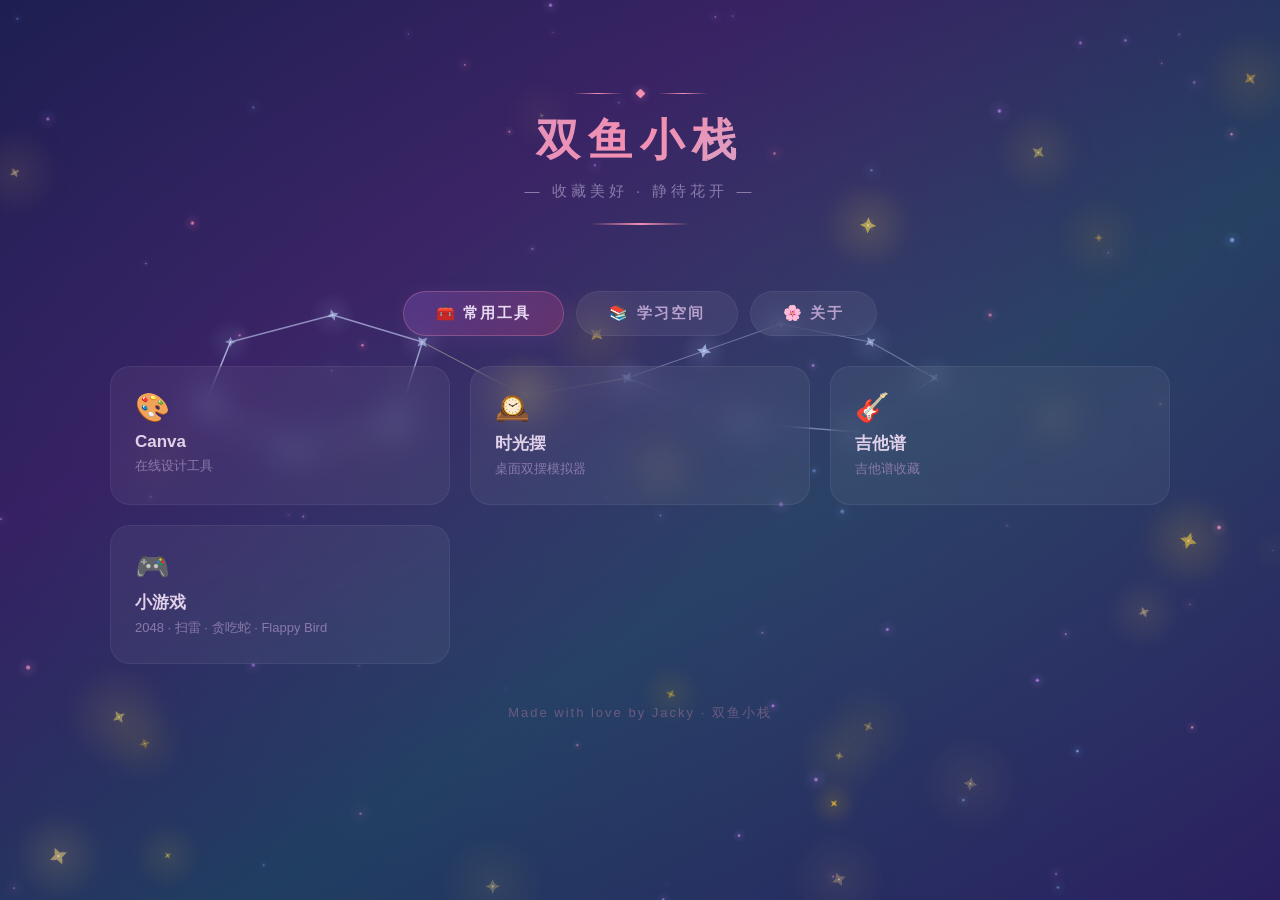
==== index.html @ af9408c1 "fix: 删除金色流光背景 Co-Authored-By: Claude Opus 4.7 <noreply@anthropic.com>" ====
<!DOCTYPE html>
<html lang="zh-CN">
<head>
    <meta charset="UTF-8">
    <meta name="viewport" content="width=device-width, initial-scale=1.0">
    <meta http-equiv="Cache-Control" content="no-cache, no-store, must-revalidate">
    <meta http-equiv="Pragma" content="no-cache">
    <meta http-equiv="Expires" content="0">
    <title>双鱼小栈</title>
    <style>
        * { margin: 0; padding: 0; box-sizing: border-box; }
        html { scroll-behavior: smooth; }
        body {
            font-family: 'Segoe UI', 'PingFang SC', 'Microsoft YaHei', sans-serif;
            min-height: 100vh;
            color: #e8e0f0;
            position: relative;
            overflow-x: hidden;
        }

        /* ===== 深海渐变背景 ===== */
        .bg-gradient {
            position: fixed;
            top: 0; left: 0;
            width: 100%; height: 100%;
            z-index: -2;
            background: linear-gradient(145deg, #1a1d4e 0%, #301d5e 30%, #1d3d5e 60%, #2a1f60 100%);
            background-attachment: fixed;
        }

        /* ===== 深海流韵 ===== */
        .bg-flow {
            position: fixed;
            top: 0; left: 0;
            width: 100%; height: 100%;
            z-index: -1;
            pointer-events: none;
            overflow: hidden;
        }
        .bg-flow::before {
            content: '';
            position: absolute;
            width: 200%; height: 200%;
            top: -50%; left: -50%;
            border-radius: 38%;
            background: radial-gradient(ellipse at 40% 50%, rgba(140, 100, 200, 0.08), transparent 55%);
            animation: flowDrift1 20s ease-in-out infinite;
        }
        .bg-flow::after {
            content: '';
            position: absolute;
            width: 180%; height: 180%;
            top: -40%; left: -40%;
            border-radius: 42%;
            background: radial-gradient(ellipse at 60% 40%, rgba(200, 120, 160, 0.07), transparent 50%);
            animation: flowDrift2 25s ease-in-out infinite;
        }
        @keyframes flowDrift1 {
            0%   { transform: translate(0, 0) rotate(0deg) scale(1); }
            20%  { transform: translate(8%, -5%) rotate(35deg) scale(1.04); }
            40%  { transform: translate(-4%, 8%) rotate(75deg) scale(0.96); }
            60%  { transform: translate(-8%, -3%) rotate(115deg) scale(1.02); }
            80%  { transform: translate(4%, 6%) rotate(165deg) scale(0.98); }
            100% { transform: translate(0, 0) rotate(220deg) scale(1); }
        }
        @keyframes flowDrift2 {
            0%   { transform: translate(0, 0) rotate(0deg) scale(1); }
            25%  { transform: translate(-6%, -8%) rotate(-45deg) scale(1.03); }
            50%  { transform: translate(6%, 4%) rotate(-95deg) scale(0.97); }
            75%  { transform: translate(-3%, 6%) rotate(-145deg) scale(1.01); }
            100% { transform: translate(0, 0) rotate(-200deg) scale(1); }
        }

        /* ===== Canvas 星空层 ===== */
        #star-canvas {
            position: fixed;
            top: 0; left: 0;
            width: 100%; height: 100%;
            z-index: 0;
            pointer-events: none;
        }

        /* ===== 玫瑰花瓣 ===== */
        .petals {
            position: fixed;
            top: 0; left: 0;
            width: 100%; height: 100%;
            pointer-events: none;
            z-index: 20;
            overflow: hidden;
        }
        .p {
            position: absolute;
            border-radius: 50% 0 50% 0;
            opacity: 0;
        }
        .p:nth-child(1)  { left: 5%;  width: 14px; height: 16px; animation: fall1 26s linear infinite; animation-delay: 0s;  background: radial-gradient(circle at 30% 30%, #f8bbd0, #ec407a); }
        .p:nth-child(2)  { left: 15%; width: 20px; height: 22px; animation: fall2 30s linear infinite; animation-delay: 4s;  background: radial-gradient(circle at 30% 30%, #f48fb1, #d81b60); }
        .p:nth-child(3)  { left: 40%; width: 22px; height: 24px; animation: fall4 32s linear infinite; animation-delay: 2s;  background: radial-gradient(circle at 30% 30%, #f48fb1, #e91e63); }
        .p:nth-child(4)  { left: 52%; width: 16px; height: 18px; animation: fall1 27s linear infinite; animation-delay: 9s;  background: radial-gradient(circle at 30% 30%, #f8bbd0, #d81b60); }
        .p:nth-child(5)  { left: 75%; width: 14px; height: 16px; animation: fall3 29s linear infinite; animation-delay: 3s;  background: radial-gradient(circle at 30% 30%, #f8bbd0, #ec407a); }
        .p:nth-child(6)  { left: 85%; width: 18px; height: 20px; animation: fall4 31s linear infinite; animation-delay: 8s;  background: radial-gradient(circle at 30% 30%, #f48fb1, #d81b60); }
        .p:nth-child(7)  { left: 92%; width: 15px; height: 17px; animation: fall2 25s linear infinite; animation-delay: 6s;  background: radial-gradient(circle at 30% 30%, #f48fb1, #e91e63); }

        @keyframes fall1 {
            0%   { transform: translateY(-8vh) rotate(35deg) translateX(20px); opacity: 0; }
            4%   { opacity: 0.5; }
            30%  { transform: translateY(20vh) rotate(120deg) translateX(18px); opacity: 0.55; }
            60%  { transform: translateY(55vh) rotate(260deg) translateX(-12px); opacity: 0.35; }
            85%  { opacity: 0.15; }
            100% { transform: translateY(108vh) rotate(420deg) translateX(8px); opacity: 0; }
        }
        @keyframes fall2 {
            0%   { transform: translateY(-10vh) rotate(-25deg) translateX(-15px); opacity: 0; }
            5%   { opacity: 0.5; }
            35%  { transform: translateY(25vh) rotate(-130deg) translateX(-20px); opacity: 0.55; }
            65%  { transform: translateY(58vh) rotate(-270deg) translateX(15px); opacity: 0.30; }
            85%  { opacity: 0.10; }
            100% { transform: translateY(110vh) rotate(-450deg) translateX(-5px); opacity: 0; }
        }
        @keyframes fall3 {
            0%   { transform: translateY(-6vh) rotate(50deg) translateX(-22px); opacity: 0; }
            4%   { opacity: 0.45; }
            40%  { transform: translateY(30vh) rotate(90deg) translateX(25px); opacity: 0.50; }
            70%  { transform: translateY(60vh) rotate(200deg) translateX(-18px); opacity: 0.30; }
            85%  { opacity: 0.12; }
            100% { transform: translateY(108vh) rotate(360deg) translateX(10px); opacity: 0; }
        }
        @keyframes fall4 {
            0%   { transform: translateY(-12vh) rotate(-40deg) translateX(14px); opacity: 0; }
            5%   { opacity: 0.5; }
            35%  { transform: translateY(22vh) rotate(-100deg) translateX(-15px); opacity: 0.55; }
            65%  { transform: translateY(50vh) rotate(-220deg) translateX(20px); opacity: 0.35; }
            85%  { opacity: 0.15; }
            100% { transform: translateY(108vh) rotate(-380deg) translateX(-8px); opacity: 0; }
        }

        /* ===== 主容器 ===== */
        .container {
            position: relative;
            z-index: 2;
            max-width: 1100px;
            margin: 0 auto;
            padding: 40px 20px 60px;
        }

        /* ===== 头部 ===== */
        .header {
            text-align: center;
            padding: 50px 20px 30px;
        }
        .header .ornament {
            display: flex;
            align-items: center;
            justify-content: center;
            gap: 14px;
            margin-bottom: 14px;
        }
        .header .ornament .bar {
            width: 50px;
            height: 1px;
            background: linear-gradient(90deg, transparent, #f48fb1, transparent);
        }
        .header .ornament .dot {
            width: 7px; height: 7px;
            background: #f48fb1;
            transform: rotate(45deg);
            border-radius: 1px;
            box-shadow: 0 0 8px rgba(244, 143, 177, 0.5);
        }
        .header h1 {
            font-size: 44px;
            font-weight: 700;
            background: linear-gradient(135deg, #b39ddb, #f48fb1, #81d4fa);
            -webkit-background-clip: text;
            -webkit-text-fill-color: transparent;
            background-clip: text;
            letter-spacing: 8px;
        }
        .header .subtitle {
            margin-top: 12px;
            font-size: 15px;
            color: #8a7aaa;
            letter-spacing: 4px;
            font-weight: 300;
        }
        .header .divider {
            width: 100px;
            height: 2px;
            margin: 22px auto 0;
            background: linear-gradient(90deg, transparent, #f48fb1, transparent);
            border-radius: 2px;
        }

        /* ===== 标签 ===== */
        .tabs {
            display: flex;
            justify-content: center;
            gap: 12px;
            margin: 36px 0 30px;
        }
        .tab-btn {
            padding: 12px 32px;
            border: none;
            border-radius: 50px;
            font-size: 15px;
            font-weight: 600;
            cursor: pointer;
            transition: all 0.3s ease;
            background: rgba(255, 255, 255, 0.06);
            color: #b8a0cc;
            backdrop-filter: blur(10px);
            border: 1px solid rgba(255, 255, 255, 0.06);
            letter-spacing: 2px;
        }
        .tab-btn:hover {
            background: rgba(255, 255, 255, 0.12);
            border-color: rgba(244, 143, 177, 0.2);
        }
        .tab-btn.active {
            background: linear-gradient(135deg, rgba(120, 80, 180, 0.4), rgba(200, 60, 120, 0.3));
            border-color: rgba(244, 143, 177, 0.3);
            color: #e8d8f0;
            box-shadow: 0 4px 20px rgba(150, 80, 180, 0.15);
        }

        .tab-content { display: none; animation: fadeUp 0.5s ease; }
        .tab-content.active { display: block; }
        @keyframes fadeUp {
            from { opacity: 0; transform: translateY(20px); }
            to   { opacity: 1; transform: translateY(0); }
        }

        /* ===== 卡片 ===== */
        .grid {
            display: grid;
            grid-template-columns: repeat(auto-fill, minmax(280px, 1fr));
            gap: 20px;
        }
        .card {
            background: rgba(255, 255, 255, 0.05);
            backdrop-filter: blur(16px);
            border-radius: 20px;
            padding: 24px;
            border: 1px solid rgba(255, 255, 255, 0.06);
            transition: all 0.3s ease;
            cursor: pointer;
        }
        .card:hover {
            transform: translateY(-4px);
            border-color: rgba(244, 143, 177, 0.2);
            background: rgba(255, 255, 255, 0.08);
            box-shadow: 0 8px 30px rgba(100, 60, 160, 0.15);
        }
        .card .icon { font-size: 28px; margin-bottom: 8px; }
        .card h3 { font-size: 17px; font-weight: 600; color: #e0d0e8; margin-bottom: 4px; }
        .card p  { font-size: 13px; color: #8a7aaa; line-height: 1.6; }

        /* ===== 关于 ===== */
        .about-card {
            background: rgba(255, 255, 255, 0.05);
            backdrop-filter: blur(16px);
            border-radius: 24px;
            padding: 44px 36px;
            border: 1px solid rgba(255, 255, 255, 0.06);
            max-width: 700px;
            margin: 0 auto;
            text-align: center;
        }
        .about-card h2 { font-size: 26px; font-weight: 700; color: #e0d0e8; margin-bottom: 14px; }
        .about-card .bio { font-size: 15px; color: #a090b8; line-height: 2; }
        .about-card .bio .hl { color: #f48fb1; font-weight: 600; }
        .about-card .divider-sm {
            width: 50px; height: 1px;
            margin: 20px auto 0;
            background: linear-gradient(90deg, transparent, #f48fb1, transparent);
        }

        .footer {
            text-align: center;
            padding: 40px 20px 20px;
            color: #6a5a80;
            font-size: 13px;
            letter-spacing: 2px;
        }

        /* ===== 花瓣交互 ===== */
        .p { pointer-events: auto; cursor: pointer; }

        @media (max-width: 640px) {
            .header h1 { font-size: 30px; letter-spacing: 5px; }
            .tabs { flex-direction: column; align-items: center; gap: 10px; }
            .tab-btn { width: 200px; }
            .about-card { padding: 30px 20px; }
        }
    </style>
</head>
<body>

    <div class="bg-gradient"></div>
    <div class="bg-flow"></div>
    <canvas id="star-canvas"></canvas>

    <div class="petals">
        <div class="p"></div><div class="p"></div><div class="p"></div><div class="p"></div>
        <div class="p"></div><div class="p"></div><div class="p"></div>
    </div>

    <div class="container">
        <header class="header">
            <div class="ornament">
                <span class="bar"></span>
                <span class="dot"></span>
                <span class="bar"></span>
            </div>
            <h1>双鱼小栈</h1>
            <p class="subtitle">— 收藏美好 · 静待花开 —</p>
            <div class="divider"></div>
        </header>

        <nav class="tabs" id="tabs">
            <button class="tab-btn active" data-tab="tools">🧰 常用工具</button>
            <button class="tab-btn" data-tab="study">📚 学习空间</button>
            <button class="tab-btn" data-tab="about">🌸 关于</button>
        </nav>

        <section class="tab-content active" id="tab-tools"><div class="grid" id="tools-grid"></div></section>
        <section class="tab-content" id="tab-study"><div class="grid" id="study-grid"></div></section>

        <section class="tab-content" id="tab-about">
            <div class="about-card">
                <h2>关于双鱼小栈</h2>
                <p class="bio">
                    这里是 <span class="hl">Jacky</span> 的小小收藏馆。<br>
                    喜欢把实用的工具和有趣的知识<br>像花瓣一样一片片收集起来。<br><br>
                    愿来到这里的你，也能找到属于你的那片花瓣
                </p>
                <div class="divider-sm"></div>
            </div>
        </section>

        <footer class="footer">Made with love by Jacky · 双鱼小栈</footer>
    </div>

    <script>
        // ================================================================
        //  数据
        // ================================================================
        const tools = [
            { icon: '🎨', name: 'Canva',           desc: '在线设计工具',        url: 'https://www.canva.com' },
            { icon: '🕰️', name: '时光摆',          desc: '桌面双摆模拟器',     url: 'pendulum.html' },
            { icon: '🎸', name: '吉他谱',           desc: '吉他谱收藏',         url: 'guitar.html' },
            { icon: '🎮', name: '小游戏',           desc: '2048 · 扫雷 · 贪吃蛇 · Flappy Bird', url: 'games.html' },
        ];
        const study = [
            { icon: '🍅', name: '番茄钟',          desc: '专注计时 · 提高效率', url: 'pomodoro.html' },
            { icon: '📊', name: 'Kaggle',          desc: '数据科学 & 机器学习',  url: 'https://www.kaggle.com' },
            { icon: '📺', name: 'Bilibili',        desc: '视频学习平台',         url: 'https://www.bilibili.com' },
        ];

        function renderCards(id, data) {
            const g = document.getElementById(id);
            if (!data || !data.length) {
                g.innerHTML = '<div class="empty-state" style="text-align:center;padding:60px 0;color:#6a5a80"><div style="font-size:48px;margin-bottom:12px">🌸</div><p>还没有内容～</p></div>';
                return;
            }
            g.innerHTML = data.map(d =>
                `<div class="card" onclick="window.open('${d.url}','_blank')">
                    <div class="icon">${d.icon}</div>
                    <h3>${d.name}</h3>
                    <p>${d.desc}</p>
                </div>`
            ).join('');
        }
        document.querySelectorAll('.tab-btn').forEach(btn => {
            btn.addEventListener('click', () => {
                document.querySelectorAll('.tab-btn').forEach(b => b.classList.remove('active'));
                document.querySelectorAll('.tab-content').forEach(c => c.classList.remove('active'));
                btn.classList.add('active');
                document.getElementById('tab-' + btn.dataset.tab).classList.add('active');
            });
        });
        renderCards('tools-grid', tools);
        renderCards('study-grid', study);

        // ================================================================
        //  星空 Canvas — 漫画风格闪光星星 + 双鱼座星座
        // ================================================================
        (function() {
            const canvas = document.getElementById('star-canvas');
            const ctx = canvas.getContext('2d');
            let W, H;

            function resize() {
                W = canvas.width = window.innerWidth;
                H = canvas.height = window.innerHeight;
            }
            resize();
            window.addEventListener('resize', resize);

            // ---- 漫画风格闪光星星绘制函数 ----
            // 4 角星（漫画闪光的经典形状，类似 ✨）
            function drawSparkle(cx, cy, size, color, rotation) {
                ctx.save();
                ctx.translate(cx, cy);
                ctx.rotate(rotation || 0);
                ctx.beginPath();
                // 使用贝塞尔曲线绘制柔和四角星
                const s = size;
                // 上顶点 → 右上凹 → 右顶点 → 右下凹 → 下顶点 → 左下凹 → 左顶点 → 左上凹
                const pts = [
                    { x: 0,    y: -s },   // 上
                    { x: s*0.3, y: -s*0.3 },
                    { x: s,    y: 0 },    // 右
                    { x: s*0.3, y: s*0.3 },
                    { x: 0,    y: s },    // 下
                    { x: -s*0.3, y: s*0.3 },
                    { x: -s,   y: 0 },    // 左
                    { x: -s*0.3, y: -s*0.3 },
                ];
                ctx.moveTo(pts[0].x, pts[0].y);
                for (let i = 1; i < pts.length; i++) {
                    ctx.lineTo(pts[i].x, pts[i].y);
                }
                ctx.closePath();
                ctx.fillStyle = color;
                ctx.fill();

                // 中心高光小圆
                ctx.beginPath();
                ctx.arc(0, 0, s * 0.12, 0, Math.PI * 2);
                ctx.fillStyle = 'rgba(255,255,255,0.5)';
                ctx.fill();

                ctx.restore();
            }

            // ---- 1. 背景星星 ----
            // 两种类型: 小圆点 + 漫画闪光星
            const STARS = 100;
            const stars = [];
            // 小圆点用色板 — 无金色
            const dotColors = [
                { r: 210, g: 130, b: 255 },  // 亮紫
                { r: 255, g: 130, b: 180 },  // 亮粉
                { r: 130, g: 180, b: 255 },  // 亮蓝
                { r: 200, g: 140, b: 255 },  // 紫罗兰
                { r: 255, g: 150, b: 200 },  // 玫瑰粉
            ];
            // 漫画闪光星用色板 — 金碧辉煌
            const sparkleColors = [
                { r: 255, g: 215, b: 50 },   // 亮金
                { r: 255, g: 230, b: 80 },   // 浅金
                { r: 255, g: 200, b: 0 },    // 纯金
                { r: 255, g: 185, b: 40 },   // 暖金
                { r: 255, g: 220, b: 120 },  // 香槟金
            ];

            for (let i = 0; i < STARS; i++) {
                const isSparkle = Math.random() < 0.30; // 30% 是闪光星
                const col = isSparkle
                    ? sparkleColors[Math.floor(Math.random() * sparkleColors.length)]
                    : dotColors[Math.floor(Math.random() * dotColors.length)];
                stars.push({
                    x: Math.random() * W,
                    y: Math.random() * H,
                    r: isSparkle ? Math.random() * 6 + 4 : Math.random() * 2.0 + 0.8,
                    type: isSparkle ? 'sparkle' : 'dot',
                    isGold: isSparkle,
                    col,
                    rot: Math.random() * Math.PI * 2,
                    rotSpeed: (Math.random() - 0.5) * 0.00025,
                    s1: Math.random() * 0.012 + 0.004,
                    s2: Math.random() * 0.022 + 0.010,
                    p1: Math.random() * Math.PI * 2,
                    p2: Math.random() * Math.PI * 2,
                    depth: Math.random() * 0.55 + 0.25,
                    baseA: Math.random() * 0.35 + 0.35,  // 更高基础透明度
                });
            }

            // ---- 2. 双鱼座星座 ----
            // 真实形状: 西侧环状(Circlet) + 东侧鱼 + 中央结星(Alrescha)以V形绳带连接
            const pts = [
                // 西鱼 Circlet (小环)
                { x: 0.18, y: 0.38 },  // 0
                { x: 0.26, y: 0.35 },  // 1
                { x: 0.33, y: 0.38 },  // 2
                { x: 0.31, y: 0.47 },  // 3
                { x: 0.23, y: 0.50 },  // 4
                { x: 0.16, y: 0.45 },  // 5
                // 结星 Alrescha (α Psc)
                { x: 0.41, y: 0.44 },  // 6 ★
                // 东鱼 (斜向弧线)
                { x: 0.49, y: 0.42 },  // 7
                { x: 0.55, y: 0.39 },  // 8
                { x: 0.61, y: 0.36 },  // 9
                { x: 0.68, y: 0.38 },  // 10
                { x: 0.73, y: 0.42 },  // 11
                { x: 0.67, y: 0.48 },  // 12
                { x: 0.58, y: 0.47 },  // 13
            ];

            let cst;
            function updCst() { cst = pts.map(p => ({ x: p.x * W, y: p.y * H })); }
            updCst();
            window.addEventListener('resize', updCst);

            const edges = [
                // Circlet (group 0)
                [0, 1, 0], [1, 2, 0], [2, 3, 0], [3, 4, 0], [4, 5, 0], [5, 0, 0],
                // 绳带 (group 2)
                [2, 6, 2], [6, 7, 2],
                // 东鱼 (group 1)
                [7, 8, 1], [8, 9, 1], [9, 10, 1], [10, 11, 1],
                [11, 12, 1], [12, 13, 1], [13, 7, 1],
            ];
            const grpPh = [0, 2.5, 4.2];

            const cstParams = pts.map(() => ({
                speed: 0.008 + Math.random() * 0.012,
                phase: Math.random() * Math.PI * 2,
                depth: 0.3 + Math.random() * 0.4,
            }));

            // ---- 3. 渲染循环 ----
            let frame = 0;

            function draw() {
                ctx.clearRect(0, 0, W, H);
                frame++;

                // --- 背景星星 ---
                for (const s of stars) {
                    const w1 = Math.sin(frame * s.s1 + s.p1);
                    const w2 = Math.sin(frame * s.s2 + s.p2) * 0.35;
                    const tw = (w1 + w2) * s.depth * 0.45 + (1 - s.depth * 0.45);
                    const a = s.baseA * Math.max(0.05, tw);
                    const { r, g, b } = s.col;

                    if (s.type === 'dot') {
                        // 圆点星: 大光晕 + 彩色核心 + 白色高光
                        const gr = ctx.createRadialGradient(s.x, s.y, 0, s.x, s.y, s.r * 5);
                        gr.addColorStop(0, `rgba(${r},${g},${b},${a * 0.2})`);
                        gr.addColorStop(1, `rgba(${r},${g},${b},0)`);
                        ctx.fillStyle = gr;
                        ctx.beginPath();
                        ctx.arc(s.x, s.y, s.r * 5, 0, Math.PI * 2);
                        ctx.fill();

                        // 彩色内核
                        ctx.beginPath();
                        ctx.arc(s.x, s.y, s.r * Math.max(0.4, tw), 0, Math.PI * 2);
                        ctx.fillStyle = `rgba(${r},${g},${b},${a * 0.9})`;
                        ctx.fill();

                        // 白色高光核心
                        ctx.beginPath();
                        ctx.arc(s.x, s.y, s.r * 0.35, 0, Math.PI * 2);
                        ctx.fillStyle = `rgba(255,255,255,${a * 0.6})`;
                        ctx.fill();
                    } else {
                        // 漫画闪光星 — 高光强化版
                        const bright = Math.max(0.3, tw);
                        s.rot += s.rotSpeed;
                        const color = `rgba(${r},${g},${b},${a * 0.9})`;
                        drawSparkle(s.x, s.y, s.r * bright, color, s.rot);

                        // 金色闪光星
                        const glowMul = s.isGold ? 5 : 4;
                        const glowOp = s.isGold ? 0.18 : 0.15;

                        // 大光晕
                        const gr = ctx.createRadialGradient(s.x, s.y, 0, s.x, s.y, s.r * glowMul);
                        gr.addColorStop(0, `rgba(${r},${g},${b},${glowOp * a})`);
                        gr.addColorStop(1, `rgba(${r},${g},${b},0)`);
                        ctx.fillStyle = gr;
                        ctx.beginPath();
                        ctx.arc(s.x, s.y, s.r * glowMul, 0, Math.PI * 2);
                        ctx.fill();

                        // 金色额外暖色外光晕
                        if (s.isGold) {
                            const g2 = ctx.createRadialGradient(s.x, s.y, 0, s.x, s.y, s.r * 7);
                            g2.addColorStop(0, `rgba(255, 180, 50, ${0.07 * a})`);
                            g2.addColorStop(1, `rgba(255, 180, 50, 0)`);
                            ctx.fillStyle = g2;
                            ctx.beginPath();
                            ctx.arc(s.x, s.y, s.r * 10, 0, Math.PI * 2);
                            ctx.fill();
                        }

                        // 高光十字线 (漫画闪光标志)
                        ctx.beginPath();
                        const hl = s.r * bright * (s.isGold ? 1.2 : 1.1);
                        ctx.moveTo(s.x - hl * 0.5, s.y - hl * 0.5);
                        ctx.lineTo(s.x + hl * 0.5, s.y + hl * 0.5);
                        ctx.moveTo(s.x - hl * 0.5, s.y + hl * 0.5);
                        ctx.lineTo(s.x + hl * 0.5, s.y - hl * 0.5);
                        ctx.strokeStyle = `rgba(255,255,255,${s.isGold ? a * 0.35 : a * 0.2})`;
                        ctx.lineWidth = s.isGold ? 0.7 : 0.5;
                        ctx.stroke();
                    }
                }

                // --- 星座连线 (呼吸亮线，无光晕) ---
                for (const [i, j, g] of edges) {
                    const p1 = cst[i], p2 = cst[j];
                    const breath = Math.sin(frame * 0.008 + grpPh[g] + i * 0.25) * 0.35 + 0.65;
                    const la = 0.20 + breath * 0.50;
                    const isCord = g === 2;
                    const mainColor = isCord
                        ? `rgba(255, 240, 180, ${la})`
                        : `rgba(210, 220, 255, ${la})`;
                    const lw = 1.0 + breath * 0.6;

                    // 清晰亮线
                    ctx.beginPath();
                    ctx.moveTo(p1.x, p1.y);
                    ctx.lineTo(p2.x, p2.y);
                    ctx.strokeStyle = mainColor;
                    ctx.lineWidth = lw;
                    ctx.stroke();
                }

                // --- 星座星星 (仅结星金色，其余蓝白色) ---
                for (let i = 0; i < cst.length; i++) {
                    const p = cst[i];
                    const cp = cstParams[i];
                    const isKnot = i === 6;

                    const tw = Math.sin(frame * cp.speed + cp.phase) * cp.depth * 0.4 + (1 - cp.depth * 0.4);
                    const a = Math.max(0.25, tw);

                    const baseSize = isKnot ? 12 : 8;
                    const glowR = isKnot ? 45 : 24;

                    if (isKnot) {
                        // 结星 Alrescha — 金色
                        const grd = ctx.createRadialGradient(p.x, p.y, 0, p.x, p.y, glowR);
                        grd.addColorStop(0, `rgba(255, 215, 60, ${0.25 * a})`);
                        grd.addColorStop(1, `rgba(255, 215, 60, 0)`);
                        ctx.fillStyle = grd;
                        ctx.beginPath();
                        ctx.arc(p.x, p.y, glowR, 0, Math.PI * 2);
                        ctx.fill();

                        drawSparkle(p.x, p.y, baseSize * a, `rgba(255, 215, 50, ${0.95 * a})`, frame * 0.0015 + i * 1.2);

                        ctx.beginPath();
                        ctx.arc(p.x, p.y, 4, 0, Math.PI * 2);
                        ctx.fillStyle = `rgba(255, 255, 220, ${0.85 * a})`;
                        ctx.fill();

                        const g2 = ctx.createRadialGradient(p.x, p.y, 0, p.x, p.y, 22);
                        g2.addColorStop(0, `rgba(255, 220, 100, ${0.15 * a})`);
                        g2.addColorStop(1, `rgba(255, 220, 100, 0)`);
                        ctx.fillStyle = g2;
                        ctx.beginPath();
                        ctx.arc(p.x, p.y, 22, 0, Math.PI * 2);
                        ctx.fill();
                    } else {
                        // 普通星座星 — 蓝白色
                        const grd = ctx.createRadialGradient(p.x, p.y, 0, p.x, p.y, glowR);
                        grd.addColorStop(0, `rgba(180, 200, 240, ${0.15 * a})`);
                        grd.addColorStop(1, `rgba(180, 200, 240, 0)`);
                        ctx.fillStyle = grd;
                        ctx.beginPath();
                        ctx.arc(p.x, p.y, glowR, 0, Math.PI * 2);
                        ctx.fill();

                        drawSparkle(p.x, p.y, baseSize * a, `rgba(180, 200, 240, ${0.85 * a})`, frame * 0.0015 + i * 1.2);
                    }
                }


                requestAnimationFrame(draw);
            }

            draw();

            window.addEventListener('resize', () => {
                for (const s of stars) {
                    s.x = Math.random() * W;
                    s.y = Math.random() * H;
                }
            });
        })();
    </script>

    <script>
        // ================================================================
        //  花瓣点击交互 — 碎裂 & 玫瑰花（支持移动端触摸）
        // ================================================================
        function handlePetalEvent(e) {
            if (e.type === 'touchend') e.preventDefault();
            if (e.currentTarget._rm) return;
            e.currentTarget._rm = true;

            const p = e.currentTarget;
            const rect = p.getBoundingClientRect();
            const cx = rect.left + rect.width / 2;
            const cy = rect.top + rect.height / 2;

            // 45% 触发彼岸花（原位现花再散裂），55% 原有效果
            if (Math.random() < 0.45) {
                p.style.display = 'none';
                showBihuaAt(cx, cy, rect.width);
            } else {
                // 原花瓣平滑消散 (getComputedStyle 必须在隐藏前调用)
                const pop = getComputedStyle(p).opacity;
                const bg = getComputedStyle(p).background;
                p.style.display = 'none';
                const ghost = document.createElement('div');
                ghost.style.cssText = [
                    'position:fixed',
                    `left:${rect.left}px;top:${rect.top}px`,
                    `width:${rect.width}px;height:${rect.height}px`,
                    'border-radius:50% 0 50% 0',
                    `background:${bg}`,
                    `opacity:${pop}`,
                    'pointer-events:none;z-index:31',
                    'transition:opacity 500ms ease-out, transform 500ms ease-out',
                ].join(';');
                document.body.appendChild(ghost);
                void ghost.offsetHeight;
                ghost.style.opacity = '0';
                ghost.style.transform = 'scale(0.2)';
                setTimeout(() => ghost.remove(), 550);
                shatter(cx, cy);
            }
        }

        document.querySelectorAll('.p').forEach(function(p) {
            p.addEventListener('click', handlePetalEvent);
            p.addEventListener('touchend', handlePetalEvent);
        });

        // ---- 连续飘落: JS 持续生成新花瓣，避免一波一波 ----
        setInterval(function() {
            var p = document.createElement('div');
            p.className = 'p';
            var w = 10 + Math.random() * 14;
            var bg = [['#f8bbd0,#ec407a'],['#f48fb1,#d81b60'],['#f8bbd0,#f06292'],['#f48fb1,#e91e63']][Math.floor(Math.random()*4)];
            p.style.cssText = 'left:'+(Math.random()*94)+'%;width:'+w+'px;height:'+(w*(0.9+Math.random()*0.4))+'px;animation:fall'+(1+Math.floor(Math.random()*4))+' '+(22+Math.random()*16)+'s linear;background:radial-gradient(circle at 30% 30%,'+bg+')';
            document.querySelector('.petals').appendChild(p);
            p.addEventListener('click', handlePetalEvent);
            p.addEventListener('touchend', handlePetalEvent);
            setTimeout(function(){if(p.parentNode)p.remove();}, 44000);
        }, 3333);

        // ---- 碎裂花瓣 (Canvas 物理引擎: 花瓣形/速度/重力/阻力/旋转/淡出) ----
        const _pt = { c:null, q:null, ps:[], id:null };
        function _pc() {
            if (!_pt.c) {
                _pt.c = document.createElement('canvas');
                _pt.c.style.cssText = 'position:fixed;top:0;left:0;width:100%;height:100%;pointer-events:none;z-index:30';
                _pt.c.width = innerWidth;
                _pt.c.height = innerHeight;
                document.body.appendChild(_pt.c);
                _pt.q = _pt.c.getContext('2d');
                addEventListener('resize', () => { _pt.c.width = innerWidth; _pt.c.height = innerHeight; });
            }
        }
        function shatter(x, y) {
            _pc();
            const cols = ['#f8bbd0','#f48fb1','#f06292','#ec407a','#e91e63','#d81b60','#ffb3c6','#ff8fab'];
            const n = 6 + Math.floor(Math.random() * 6);               // 6~11 片
            for (let i = 0; i < n; i++) {
                const a = Math.random() * Math.PI * 2;
                const sp = 0.5 + Math.random() * 2.5;                  // 慢速爆开
                const sz = 4 + Math.random() * 5;
                _pt.ps.push({
                    x, y,
                    vx: Math.cos(a) * sp,
                    vy: Math.sin(a) * sp - 1.2,
                    w: sz,
                    h: sz * (0.8 + Math.random() * 0.6),
                    rot: Math.random() * Math.PI * 2,
                    rs: (Math.random() - 0.5) * 0.15,
                    c: cols[i % cols.length],
                    life: 1,
                    de: 0.006 + Math.random() * 0.008,
                    g: 0.06 + Math.random() * 0.03,
                    dr: 0.93 + Math.random() * 0.03,                  // 强阻力 0.93~0.96
                });
            }
            if (!_pt.id) _pt.id = requestAnimationFrame(_pu);
        }
        function _pu() {
            const ctx = _pt.q, W = _pt.c.width, H = _pt.c.height;
            ctx.clearRect(0, 0, W, H);
            let alive = false;
            for (let i = _pt.ps.length - 1; i >= 0; i--) {
                const p = _pt.ps[i];
                p.vx *= p.dr;
                p.vy *= p.dr;
                p.vy += p.g;
                p.x += p.vx;
                p.y += p.vy;
                p.rot += p.rs;
                p.life -= p.de;
                if (p.life <= 0 || p.y > H + 50) { _pt.ps.splice(i,1); continue; }
                alive = true;
                ctx.save();
                ctx.translate(p.x, p.y);
                ctx.rotate(p.rot);
                ctx.globalAlpha = Math.max(0, p.life);
                ctx.fillStyle = p.c;
                // 花瓣形 (border-radius: 50% 0 50% 0)
                ctx.beginPath();
                ctx.moveTo(0, -p.h/2);
                ctx.quadraticCurveTo(p.w/2, -p.h/4, p.w/2, 0);
                ctx.quadraticCurveTo(p.w/2, p.h/4, 0, p.h/2);
                ctx.quadraticCurveTo(-p.w/2, p.h/4, -p.w/2, 0);
                ctx.quadraticCurveTo(-p.w/2, -p.h/4, 0, -p.h/2);
                ctx.closePath();
                ctx.fill();
                ctx.restore();
            }
            if (alive) _pt.id = requestAnimationFrame(_pu);
            else { _pt.id = null; setTimeout(() => ctx.clearRect(0,0,W,H), 50); }
        }

        // ---- 彼岸花 (低概率触发: 自动计时多层动画) ----
        function showBihuaAt(cx, cy, pw) {
            var size = Math.min(32, Math.max(18, pw * 1.8)) * 0.75;
            var stemLen = size * 3.5;
            // 大画布确保花和粒子完整显示
            var cw = 500, ch = 650;
            var hc = cw / 2;
            var topMargin = Math.max(160, Math.round(size * 1.4 + 12));  // 花心上方的余量(容纳花瓣+散裂粒子)

            var wrap = document.createElement('div');
            wrap.style.cssText = 'position:fixed;left:0;top:0;width:100%;height:100%;pointer-events:none;z-index:32';
            var cv = document.createElement('canvas');
            cv.width = cw; cv.height = ch;
            // 画布居中于点击位置，花心对齐点击点
            cv.style.cssText = 'position:absolute;left:'+(cx-hc)+'px;top:'+(cy-topMargin)+'px;width:500px;height:650px';
            wrap.appendChild(cv);
            document.body.appendChild(wrap);
            var c = cv.getContext('2d');

            // ---- 动画状态 ----
            var bloomT = 0;
            var bloomElapsed = 0;
            var bloomDuration = 1800;   // 开花动画总时长 ms
            var phase = 'bloom';     // bloom → wait → scatter
            var waitTimer = 0;
            var flowerAlpha = 1;
            var particles = [];
            var stemParticles = [];
            var pollenPs = [];         // 花粉粒子
            var sparkle = 0;           // 雄蕊闪烁强度 0~1
            var glowPhase = 0;         // 光晕呼吸相位
            var stopped = false;

            // ---- 花瓣路径 ----
            function tepalPath(ctx, len, wid, curl) {
                var w2=wid*0.5, w3=wid*0.25, m1=len*0.38, m2=len*0.70, m3=len*0.92, cx2=curl*len*0.16;
                ctx.beginPath();
                ctx.moveTo(0,0);
                ctx.bezierCurveTo(m1,-w2, m2,-wid, m3+cx2,-w3);
                ctx.quadraticCurveTo(len*1.02+cx2*0.4,0, m3*0.65+cx2,0);
                ctx.quadraticCurveTo(len*1.02+cx2*0.4,w3, m3+cx2,w3);
                ctx.bezierCurveTo(m2,wid, m1,w2, 0,0);
                ctx.closePath();
            }

            // ---- 一朵花 (同 bihua.html drawFlower) ----
            function drawOneFlower(_cx, _cy, sz, rot, bt) {
                c.save();
                c.translate(_cx, _cy);
                c.rotate(rot);
                var pl = sz * (0.25 + bt * 0.75);
                var pw2 = sz * 0.10 * bt; if (pw2 < 0.5) pw2 = 0.5;
                // 6 花瓣
                for (var i = 0; i < 6; i++) {
                    var a = (i/6)*Math.PI*2 - Math.PI/2 + (i%2===0?0.08:-0.08);
                    c.save(); c.rotate(a);
                    var gr = c.createRadialGradient(0,0,0, 0,pl*0.5,pl);
                    gr.addColorStop(0,'rgba(195,55,75,0.88)');
                    gr.addColorStop(0.25,'rgba(215,65,85,0.9)');
                    gr.addColorStop(0.6,'rgba(185,40,55,0.85)');
                    gr.addColorStop(0.85,'rgba(155,25,42,0.75)');
                    gr.addColorStop(1,'rgba(110,15,28,0.4)');
                    c.fillStyle = gr;
                    tepalPath(c, pl, pw2, 0.5 * bt);
                    c.fill();
                    if (bt > 0.3) { c.strokeStyle = 'rgba(255,160,180,'+(0.15*bt)+')'; c.lineWidth = 0.6; c.stroke(); }
                    c.restore();
                }
                // 雄蕊
                for (var i = 0; i < 6; i++) {
                    var a = (i/6)*Math.PI*2 - Math.PI/2 + (i%2===0?0.18:-0.18)+(i-3)*0.06;
                    c.save(); c.rotate(a);
                    var sl = pl * 1.5 * (0.15 + bt * 0.85) * (0.82 + i * 0.04);
                    c.strokeStyle = 'rgba(200,85,105,'+(0.4+bt*0.35)+')';
                    c.lineWidth = 0.7;
                    c.beginPath(); c.moveTo(0,0); c.lineTo(0,-sl); c.stroke();
                    if (bt > 0.2) {
                        c.fillStyle = '#b54a4a';
                        c.beginPath(); c.arc(0,-sl,1.2,0,Math.PI*2); c.fill();
                        c.fillStyle = 'rgba(255,200,110,'+(0.35*bt)+')';
                        c.beginPath(); c.arc(0,-sl,0.5,0,Math.PI*2); c.fill();
                    }
                    c.restore();
                }
                c.fillStyle = 'rgba(150,38,55,'+(0.25+bt*0.25)+')';
                c.beginPath(); c.arc(0,0,2.5*bt,0,Math.PI*2); c.fill();
                c.restore();
            }

            // ---- 花梗 (同 bihua.html drawStem) ----
            function drawStem(fx, baseY, bt) {
                var topY = baseY - stemLen;
                var topW = (4.0 + bt * 2.5) / 2 * 0.8;
                var botW = 0.12;
                c.save();
                c.beginPath();
                c.moveTo(fx-topW, topY);
                c.quadraticCurveTo(fx-(topW+botW)*0.5, (topY+baseY)*0.5, fx-botW, baseY);
                c.quadraticCurveTo(fx, baseY+1, fx+botW, baseY);
                c.quadraticCurveTo(fx+(topW+botW)*0.5, (topY+baseY)*0.5, fx+topW, topY);
                c.closePath();
                var sg = c.createLinearGradient(fx-topW,topY,fx+topW,topY);
                sg.addColorStop(0,'rgba(130,42,55,'+(0.7*bt)+')');
                sg.addColorStop(0.3,'rgba(185,65,80,'+(0.8*bt)+')');
                sg.addColorStop(0.7,'rgba(165,55,72,'+(0.78*bt)+')');
                sg.addColorStop(1,'rgba(120,35,48,'+(0.7*bt)+')');
                c.fillStyle = sg; c.fill();
                // 高光线
                c.strokeStyle = 'rgba(230,140,160,'+(0.12*bt)+')';
                c.lineWidth = 0.8;
                c.beginPath();
                c.moveTo(fx-topW*0.3, topY+4);
                c.quadraticCurveTo(fx-(topW+botW)*0.25, (topY+baseY)*0.5, fx-botW*0.2, baseY-3);
                c.stroke();
                // 刺 (简化)
                var thorns = [{t:0.2,s:1,sz:3.5},{t:0.4,s:-1,sz:3.0},{t:0.6,s:1,sz:2.5},{t:0.78,s:-1,sz:2.0}];
                for (var i = 0; i < thorns.length; i++) {
                    var d = thorns[i];
                    var ty = topY + d.t * (baseY - topY);
                    var lt = (ty-topY)/(baseY-topY);
                    var sx = fx + (topW-botW)*(1-lt)*(-0.15);
                    var tsz = d.sz * bt; if (tsz < 0.2) tsz = 0.2;
                    c.fillStyle = 'rgba(165,55,72,'+(0.5*bt)+')';
                    c.beginPath();
                    c.moveTo(sx, ty);
                    c.lineTo(sx+d.s*tsz*2, ty-tsz*0.9);
                    c.lineTo(sx+d.s*tsz*1.2, ty+tsz*0.3);
                    c.closePath(); c.fill();
                }
                c.restore();
            }

            // ---- 主渲染 ----
            function render() {
                c.clearRect(0, 0, cw, ch);
                var fx = hc;
                var topY = topMargin;           // 花心 = 画布中 topMargin 处
                var baseY = topY + stemLen;     // 花梗底部

                // 光晕呼吸 (效果2) — 花后微光
                if (bloomT > 0.2) {
                    var gi = (0.12 + Math.sin(glowPhase) * 0.05 + Math.sin(glowPhase * 0.7) * 0.03) * bloomT;
                    var gr = c.createRadialGradient(fx, topY, 0, fx, topY, size * 3);
                    gr.addColorStop(0, 'rgba(200,60,80,'+gi+')');
                    gr.addColorStop(0.5, 'rgba(160,40,60,'+gi*0.5+')');
                    gr.addColorStop(1, 'rgba(80,10,30,0)');
                    c.fillStyle = gr;
                    c.beginPath(); c.arc(fx, topY, size * 3, 0, Math.PI*2); c.fill();
                }

                c.save();
                c.globalAlpha = flowerAlpha;
                drawOneFlower(fx, topY, size, 0, bloomT);
                drawOneFlower(fx-14, topY+4, size*0.68, -0.25, bloomT);
                drawStem(fx, baseY, bloomT);
                c.restore();

                drawPollen();                   // 花粉 (花前)
                drawSparkle();                  // 雄蕊闪烁 (花前)

                if (particles.length) drawParticles(particles);
                if (stemParticles.length) drawParticles(stemParticles);
            }

            // ---- 粒子绘图 ----
            function drawParticles(ps) {
                for (var i = 0; i < ps.length; i++) {
                    var p = ps[i];
                    c.save();
                    c.translate(p.x, p.y); c.rotate(p.rot);
                    c.globalAlpha = Math.max(0, p.life);
                    c.fillStyle = p.c;
                    c.beginPath();
                    c.moveTo(0, -p.h/2);
                    c.quadraticCurveTo(p.w/2, -p.h/4, p.w/2, 0);
                    c.quadraticCurveTo(p.w/2, p.h/4, 0, p.h/2);
                    c.quadraticCurveTo(-p.w/2, p.h/4, -p.w/2, 0);
                    c.quadraticCurveTo(-p.w/2, -p.h/4, 0, -p.h/2);
                    c.closePath(); c.fill();
                    c.restore();
                }
            }

            // ---- 产生散裂粒子 ----
            function spawnScatter() {
                var fx = hc;
                var topY = topMargin;
                var baseY = topY + stemLen;
                phase = 'scatter';

                var cols = ['#e74c3c','#d63031','#c0392b','#b71540','#e84393','#fd79a8','#ff7675','#d63031'];
                var n = 26 + Math.floor(Math.random() * 16);
                for (var i = 0; i < n; i++) {
                    var a = Math.random() * Math.PI * 2;
                    var sp = 1.0 + Math.random() * 2.0;
                    var sz = Math.max(2.5, size * 0.06) + Math.random() * (size * 0.22 - size * 0.06);
                    particles.push({
                        x: fx + (Math.random()-0.5)*12,
                        y: topY + (Math.random()-0.5)*10,
                        vx: Math.cos(a) * sp,
                        vy: Math.sin(a) * sp - 0.8,
                        w: sz, h: sz * (0.9 + Math.random() * 0.4),
                        rot: Math.random() * Math.PI * 2,
                        rs: (Math.random() - 0.5) * 0.01,
                        c: cols[i % cols.length],
                        life: 1,
                        de: 0.0018 + Math.random() * 0.002,
                        g: 0.014 + Math.random() * 0.012,
                        dr: 0.97 + Math.random() * 0.01,
                    });
                }
                var stemCols = ['#5a1a28','#6e2030','#8a2a3a','#7a2535','#9a3545','#6a2030'];
                var m = 24 + Math.floor(Math.random() * 14);
                for (var i = 0; i < m; i++) {
                    var t = Math.random();
                    var ty = topY + t * (baseY - topY);
                    var sd2 = Math.random() * 2 - 1;
                    stemParticles.push({
                        x: fx + sd2 * (1 + t * 2) + (Math.random()-0.5)*3,
                        y: ty + (Math.random()-0.5)*3,
                        vx: sd2 * 0.3 + (Math.random()-0.5)*0.2,
                        vy: -0.1 - Math.random() * 0.25,
                        w: 1.5 + Math.random() * 2.5,
                        h: (1.5 + Math.random() * 2.5) * (0.8 + Math.random() * 0.4),
                        rot: Math.random() * Math.PI * 2,
                        rs: (Math.random()-0.5)*0.005,
                        c: stemCols[i % stemCols.length],
                        life: 0.6 + Math.random() * 0.4,
                        de: 0.001 + Math.random() * 0.0015,
                        g: 0.002 + Math.random() * 0.003,
                        dr: 0.98 + Math.random() * 0.01,
                    });
                }
            }

            function updateParticles(ps) {
                for (var i = ps.length - 1; i >= 0; i--) {
                    var p = ps[i];
                    p.vx *= p.dr; p.vy *= p.dr;
                    p.vy += p.g;
                    p.x += p.vx; p.y += p.vy;
                    p.rot += p.rs;
                    p.life -= p.de;
                    if (p.life <= 0 || p.y > ch + 40) { ps.splice(i,1); }
                }
            }

            // ---- 花粉粒子 (向四周飘散) ----
            function maybeSpawnPollen() {
                if (phase === 'scatter') return;
                if (Math.random() > 0.18) return;   // ~每5帧触发一次
                var fx = hc, topY = topMargin;
                for (var i = 0; i < 2; i++) {
                    var a = Math.random() * Math.PI * 2;
                    var sp = 0.035 + Math.random() * 0.07;   // 原速30%降低
                    pollenPs.push({
                        x: fx + (Math.random() - 0.5) * size * 0.4,
                        y: topY + (Math.random() - 0.5) * size * 0.3,
                        vx: Math.cos(a) * sp,
                        vy: Math.sin(a) * sp,
                        life: 1,
                        de: 0.002 + Math.random() * 0.003,
                        sz: 0.6 + Math.random() * 0.8,
                    });
                }
            }
            function updatePollen() {
                for (var i = pollenPs.length - 1; i >= 0; i--) {
                    var p = pollenPs[i];
                    p.x += p.vx + Math.sin(p.life * 20 + i) * 0.03;
                    p.y += p.vy;
                    p.life -= p.de;
                    if (p.life <= 0) pollenPs.splice(i, 1);
                }
            }
            function drawPollen() {
                if (!pollenPs.length) return;
                for (var i = 0; i < pollenPs.length; i++) {
                    var p = pollenPs[i];
                    c.save();
                    c.globalAlpha = p.life * 0.7;
                    var gr = c.createRadialGradient(p.x, p.y, 0, p.x, p.y, p.sz * p.life);
                    gr.addColorStop(0, '#ffbb44');
                    gr.addColorStop(0.5, '#ea9030');
                    gr.addColorStop(1, 'rgba(200,100,30,0)');
                    c.fillStyle = gr;
                    c.beginPath(); c.arc(p.x, p.y, p.sz * p.life, 0, Math.PI*2); c.fill();
                    c.restore();
                }
            }

            // ---- 雄蕊闪烁 (效果3: 蕊尖端随机闪白金微光) ----
            function updateSparkle() {
                sparkle = Math.max(0, 0.2 + Math.sin(glowPhase * 1.5) * 0.18);
            }
            function drawSparkle() {
                if (sparkle < 0.01 || bloomT < 0.2) return;
                var topY = topMargin, fx = hc;
                for (var i = 0; i < 6; i++) {
                    var a = (i/6)*Math.PI*2 - Math.PI/2 + (i%2===0?0.18:-0.18)+(i-3)*0.06;
                    var pl = size * (0.25 + bloomT * 0.75);
                    var sl = pl * 1.5 * (0.15 + bloomT * 0.85) * (0.82 + i * 0.04);
                    var ex = fx + Math.sin(a) * sl;
                    var ey = topY - Math.cos(a) * sl;
                    c.save();
                    var s = sparkle * 0.7;
                    c.globalAlpha = s;
                    var gr = c.createRadialGradient(ex, ey, 0, ex, ey, 3);
                    gr.addColorStop(0, '#fffef0');
                    gr.addColorStop(0.3, 'rgba(255,220,150,'+s+')');
                    gr.addColorStop(1, 'rgba(255,200,100,0)');
                    c.fillStyle = gr;
                    c.beginPath(); c.arc(ex, ey, 3 + sparkle * 2, 0, Math.PI*2); c.fill();
                    c.restore();
                }
            }

            var lastT = performance.now();

            function tick() {
                if (stopped) return;
                var dt = Math.min(performance.now() - lastT, 50);
                lastT = performance.now();
                var frameMul = dt / 16.667;

                switch (phase) {
                    case 'bloom':
                        bloomElapsed += dt;
                        var t = Math.min(1, bloomElapsed / bloomDuration);
                        bloomT = 1 - Math.pow(1 - t, 3);  // cubic ease-out
                        if (t >= 1) { bloomT = 1; phase = 'wait'; waitTimer = 0; }
                        maybeSpawnPollen(); updatePollen(); updateSparkle(); glowPhase += dt * 0.003;
                        break;
                    case 'wait':
                        waitTimer += dt;
                        if (waitTimer >= 600) { spawnScatter(); }
                        maybeSpawnPollen(); updatePollen(); updateSparkle(); glowPhase += dt * 0.003;
                        break;
                    case 'scatter':
                        flowerAlpha -= 0.02 * frameMul;
                        if (flowerAlpha < 0) flowerAlpha = 0;
                        updateParticles(particles);
                        updateParticles(stemParticles);
                        updatePollen();
                        break;
                }

                render();

                if (phase === 'scatter' && !particles.length && !stemParticles.length && flowerAlpha <= 0) {
                    stopped = true;
                    wrap.remove();
                    return;
                }
                requestAnimationFrame(tick);
            }

            // ---- 启动 ----
            requestAnimationFrame(tick);
        }


        // ---- 白色花瓣雨 (番茄钟完成触发, 从天而降) ----
        function burstWhitePetals() {
            _pc();
            var cols = ['#ffffff','#f0f0f0','#ffeef8','#ffe0ec','#fce4ec','#fff0f5','#ffdde8','#fce4ec'];
            var n = 7 + Math.floor(Math.random() * 5);
            for (var i = 0; i < n; i++) {
                var a = -Math.PI/2 + (Math.random()-0.5) * Math.PI * 0.6;
                var sp = 0.3 + Math.random() * 1.8;
                var sz = 3 + Math.random() * 6;
                _pt.ps.push({
                    x: Math.random() * _pt.c.width, y: -20 - Math.random() * 40,
                    vx: Math.cos(a) * sp, vy: Math.sin(a) * sp + 1.0,
                    w: sz, h: sz * (0.8 + Math.random() * 0.4),
                    rot: Math.random() * Math.PI * 2,
                    rs: (Math.random() - 0.5) * 0.15,
                    c: cols[i % cols.length],
                    life: 1, de: 0.003 + Math.random() * 0.005,
                    g: 0.02 + Math.random() * 0.02, dr: 0.96 + Math.random() * 0.02,
                });
            }
            if (!_pt.id) _pt.id = requestAnimationFrame(_pu);
        }

        // ---- 金色花瓣雨 (里程碑触发) ----
        function burstGoldPetals() {
            _pc();
            var cols = ['#ffd700','#ffc107','#ffb300','#ffca28','#ffe082','#ffd54f','#ffd740','#ffab00'];
            var n = 12 + Math.floor(Math.random() * 7);
            for (var i = 0; i < n; i++) {
                var a = -Math.PI/2 + (Math.random()-0.5) * Math.PI * 0.8;
                var sp = 0.5 + Math.random() * 2.2;
                var sz = 4 + Math.random() * 7;
                _pt.ps.push({
                    x: Math.random() * _pt.c.width, y: -20 - Math.random() * 60,
                    vx: Math.cos(a) * sp, vy: Math.sin(a) * sp + 1.2,
                    w: sz, h: sz * (0.8 + Math.random() * 0.4),
                    rot: Math.random() * Math.PI * 2,
                    rs: (Math.random() - 0.5) * 0.18,
                    c: cols[i % cols.length],
                    life: 1, de: 0.003 + Math.random() * 0.005,
                    g: 0.025 + Math.random() * 0.025, dr: 0.95 + Math.random() * 0.02,
                });
            }
            if (!_pt.id) _pt.id = requestAnimationFrame(_pu);
        }

        // ---- BroadcastChannel 跨页面通信 ----
        try {
            var _bc = new BroadcastChannel('petal-channel');
            _bc.onmessage = function(e) {
                if (e.data.type === 'pomo_complete') {
                    burstWhitePetals();
                    if (e.data.count && e.data.count % 10 === 0) {
                        burstGoldPetals();
                    }
                }
            };
        } catch(e) {}

    </script>
</body>
</html>
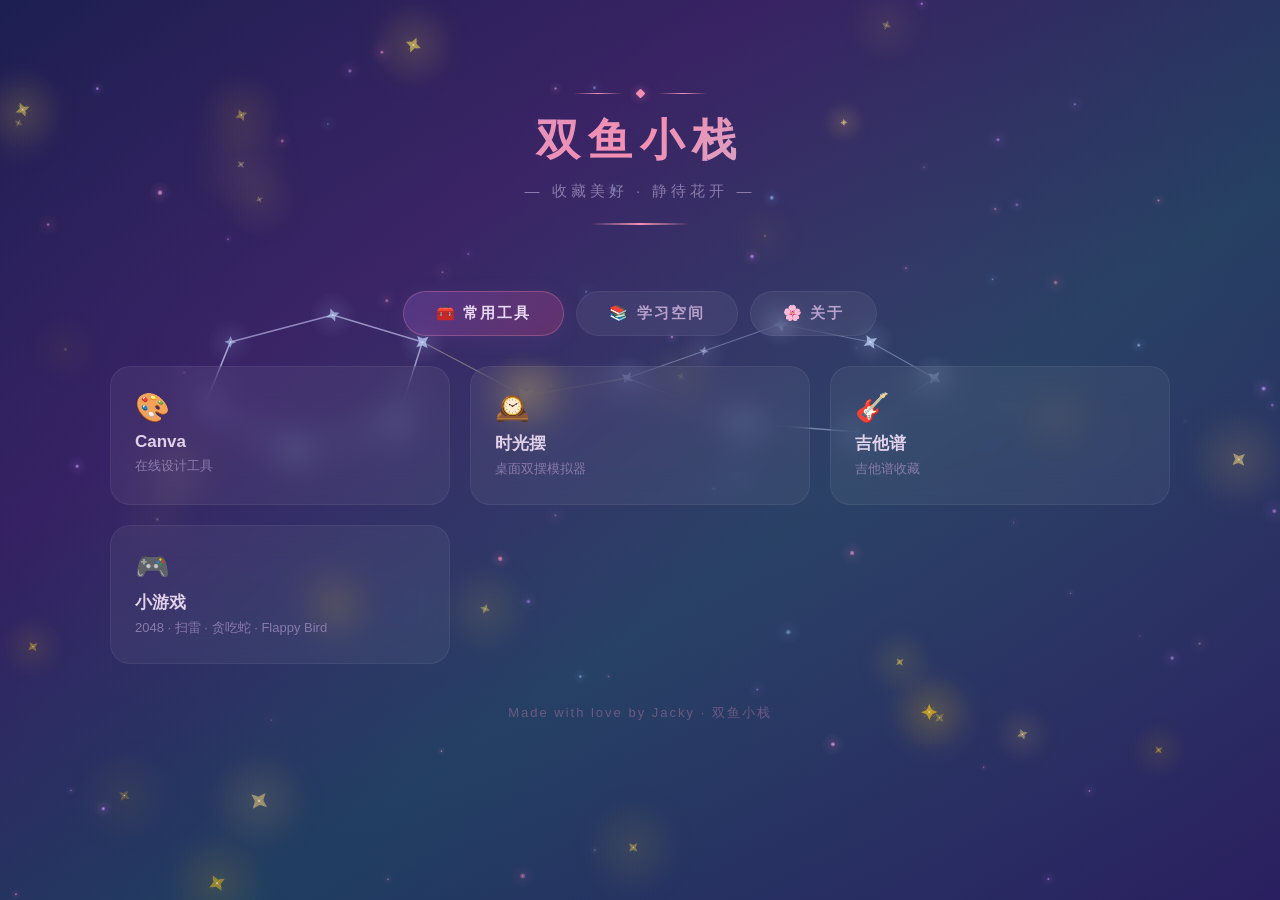
==== commit e5d0845d: "fix: 优化 focus 样式，卡片增加键盘可访问性 - CSS 用 :focus-visible 替代默认蓝色 outline，仅键盘操作时显示粉色焦点环 - 卡片加 tabindex + rol" ====
--- a/index.html
+++ b/index.html
@@ -224,6 +224,17 @@
             box-shadow: 0 4px 20px rgba(150, 80, 180, 0.15);
         }
 
+        /* ===== Focus 可见性 ===== */
+        :focus { outline: none; }
+        :focus-visible {
+            outline: 2px solid #f48fb1;
+            outline-offset: 3px;
+            border-radius: 50px;
+        }
+        .card:focus-visible {
+            border-radius: 20px;
+        }
+
         .tab-content { display: none; animation: fadeUp 0.5s ease; }
         .tab-content.active { display: block; }
         @keyframes fadeUp {
@@ -365,7 +376,7 @@
                 return;
             }
             g.innerHTML = data.map(d =>
-                `<div class="card" onclick="window.open('${d.url}','_blank')">
+                `<div class="card" tabindex="0" role="button" onclick="window.open('${d.url}','_blank','noopener')">
                     <div class="icon">${d.icon}</div>
                     <h3>${d.name}</h3>
                     <p>${d.desc}</p>
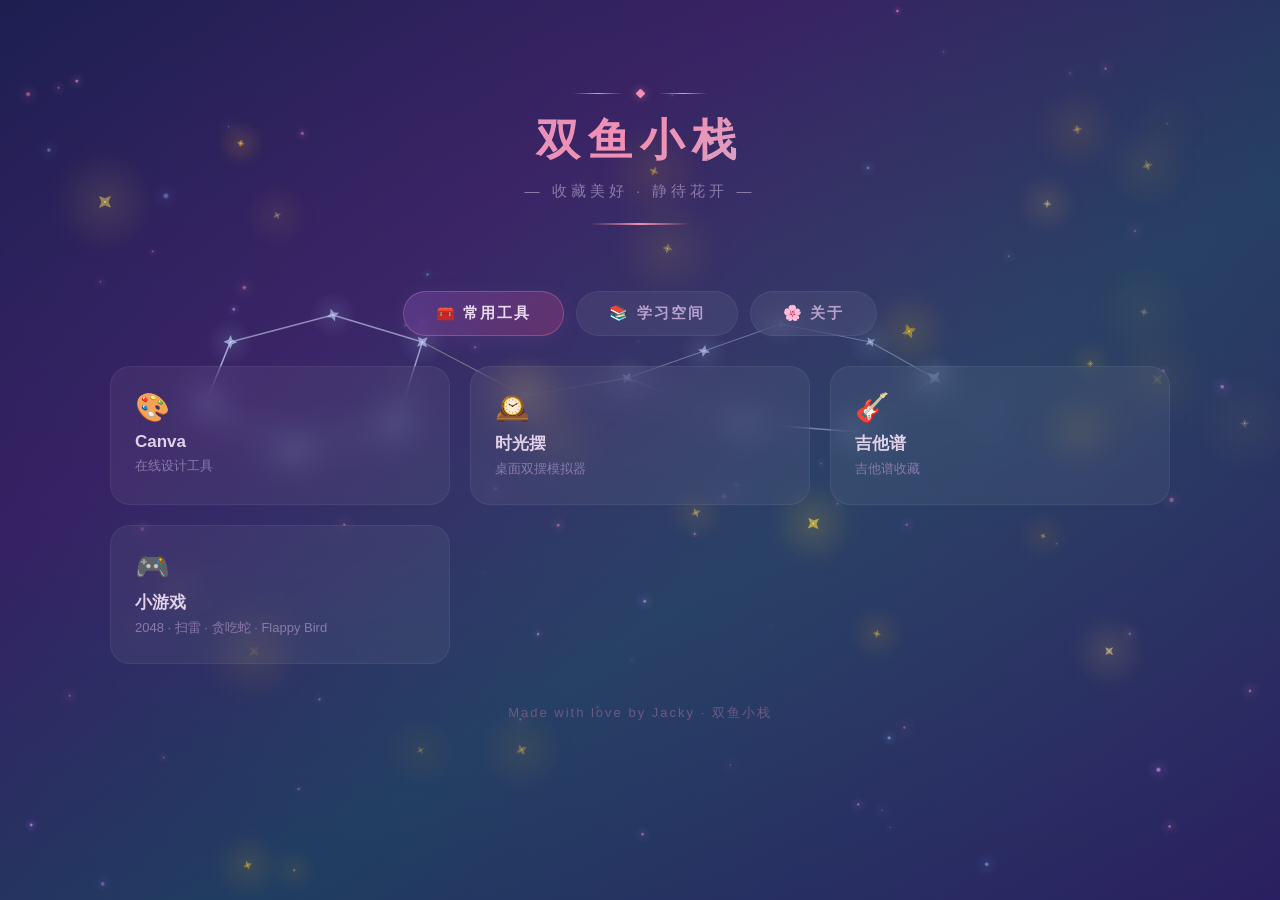
==== commit 3e2b1062: "feat: 智能扒谱全面升级 — 跨浏览器录音/真实进度/取消/缓存入口 - 录音: MediaRecorder 类型检测链, Safari/Firefox/Chrome 全兼容 - 进度: 分阶段真" ====
--- a/index.html
+++ b/index.html
@@ -78,6 +78,7 @@
             width: 100%; height: 100%;
             z-index: 0;
             pointer-events: none;
+            will-change: transform;
         }
 
         /* ===== 玫瑰花瓣 ===== */
@@ -89,6 +90,7 @@
             z-index: 20;
             overflow: hidden;
         }
+        .petals .p { will-change: transform; }
         .p {
             position: absolute;
             border-radius: 50% 0 50% 0;
@@ -301,23 +303,33 @@
         @media (max-width: 640px) {
             .header h1 { font-size: 30px; letter-spacing: 5px; }
             .tabs { flex-direction: column; align-items: center; gap: 10px; }
-            .tab-btn { width: 200px; }
+            .tab-btn { width: 200px; padding: 10px 24px; font-size: 14px; }
             .about-card { padding: 30px 20px; }
+            .grid { grid-template-columns: 1fr; }
+        }
+        @media (max-width: 400px) {
+            .grid { gap: 14px; }
+            .card { padding: 18px; }
         }
     </style>
 </head>
 <body>
 
+    <!-- 跳过导航链接 — 无障碍辅助 -->
+    <a href="#main-content" style="position:absolute;left:-9999px;width:1px;height:1px;overflow:hidden;z-index:999"
+       onfocus="this.style.left='16px';this.style.top='16px';this.style.width='auto';this.style.height='auto';this.style.background='#1a1d4e';this.style.color='#f48fb1';this.style.padding='12px 24px';this.style.borderRadius='8px';this.style.fontSize='16px';this.style.fontWeight='600';this.style.textDecoration='none'"
+       onblur="this.style.left='-9999px';this.style.width='1px';this.style.height='1px'">跳到主内容</a>
+
     <div class="bg-gradient"></div>
     <div class="bg-flow"></div>
-    <canvas id="star-canvas"></canvas>
+    <canvas id="star-canvas" role="img" aria-label="星空动画背景，包含双鱼座星座与闪烁星星"></canvas>
 
     <div class="petals">
         <div class="p"></div><div class="p"></div><div class="p"></div><div class="p"></div>
         <div class="p"></div><div class="p"></div><div class="p"></div>
     </div>
 
-    <div class="container">
+    <div class="container" id="main-content">
         <header class="header">
             <div class="ornament">
                 <span class="bar"></span>
@@ -690,11 +702,16 @@
 
             draw();
 
+            // 窗口缩放时比例缩放星星位置，而非随机重排
+            let oldW = W, oldH = H;
             window.addEventListener('resize', () => {
+                const scaleX = W / Math.max(oldW, 1);
+                const scaleY = H / Math.max(oldH, 1);
                 for (const s of stars) {
-                    s.x = Math.random() * W;
-                    s.y = Math.random() * H;
-                }
+                    s.x *= scaleX;
+                    s.y *= scaleY;
+                }
+                oldW = W; oldH = H;
             });
         })();
     </script>
@@ -742,9 +759,12 @@
             }
         }
 
-        document.querySelectorAll('.p').forEach(function(p) {
-            p.addEventListener('click', handlePetalEvent);
-            p.addEventListener('touchend', handlePetalEvent);
+        // 事件委托监听所有花瓣（包括 JS 动态生成的），省去每朵注册/移除
+        document.querySelector('.petals').addEventListener('click', function(e) {
+            if (e.target.classList.contains('p')) handlePetalEvent(e);
+        });
+        document.querySelector('.petals').addEventListener('touchend', function(e) {
+            if (e.target.classList.contains('p')) handlePetalEvent(e);
         });
 
         // ---- 连续飘落: JS 持续生成新花瓣，避免一波一波 ----
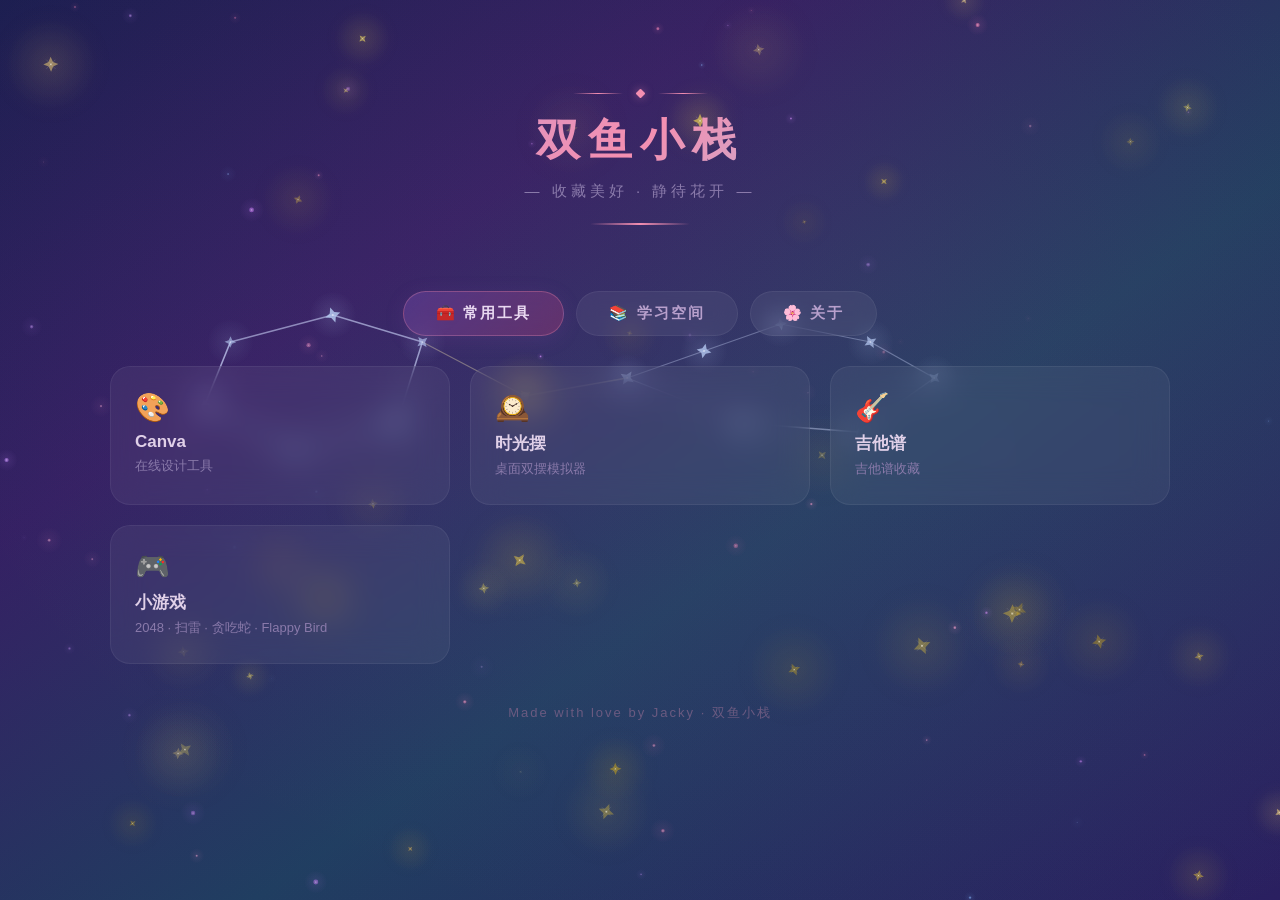
==== commit cc580b4a: "fix: 修复 3e2b106(智能扒谱升级) 引入的两个 bug 1. index.html 花瓣点击: e.currentTarget 改用 e.target，修复事件委托下    误把 .pet" ====
--- a/index.html
+++ b/index.html
@@ -722,10 +722,9 @@
         // ================================================================
         function handlePetalEvent(e) {
             if (e.type === 'touchend') e.preventDefault();
-            if (e.currentTarget._rm) return;
-            e.currentTarget._rm = true;
-
-            const p = e.currentTarget;
+            const p = e.target;
+            if (p._rm) return;
+            p._rm = true;
             const rect = p.getBoundingClientRect();
             const cx = rect.left + rect.width / 2;
             const cy = rect.top + rect.height / 2;
@@ -775,8 +774,6 @@
             var bg = [['#f8bbd0,#ec407a'],['#f48fb1,#d81b60'],['#f8bbd0,#f06292'],['#f48fb1,#e91e63']][Math.floor(Math.random()*4)];
             p.style.cssText = 'left:'+(Math.random()*94)+'%;width:'+w+'px;height:'+(w*(0.9+Math.random()*0.4))+'px;animation:fall'+(1+Math.floor(Math.random()*4))+' '+(22+Math.random()*16)+'s linear;background:radial-gradient(circle at 30% 30%,'+bg+')';
             document.querySelector('.petals').appendChild(p);
-            p.addEventListener('click', handlePetalEvent);
-            p.addEventListener('touchend', handlePetalEvent);
             setTimeout(function(){if(p.parentNode)p.remove();}, 44000);
         }, 3333);
 
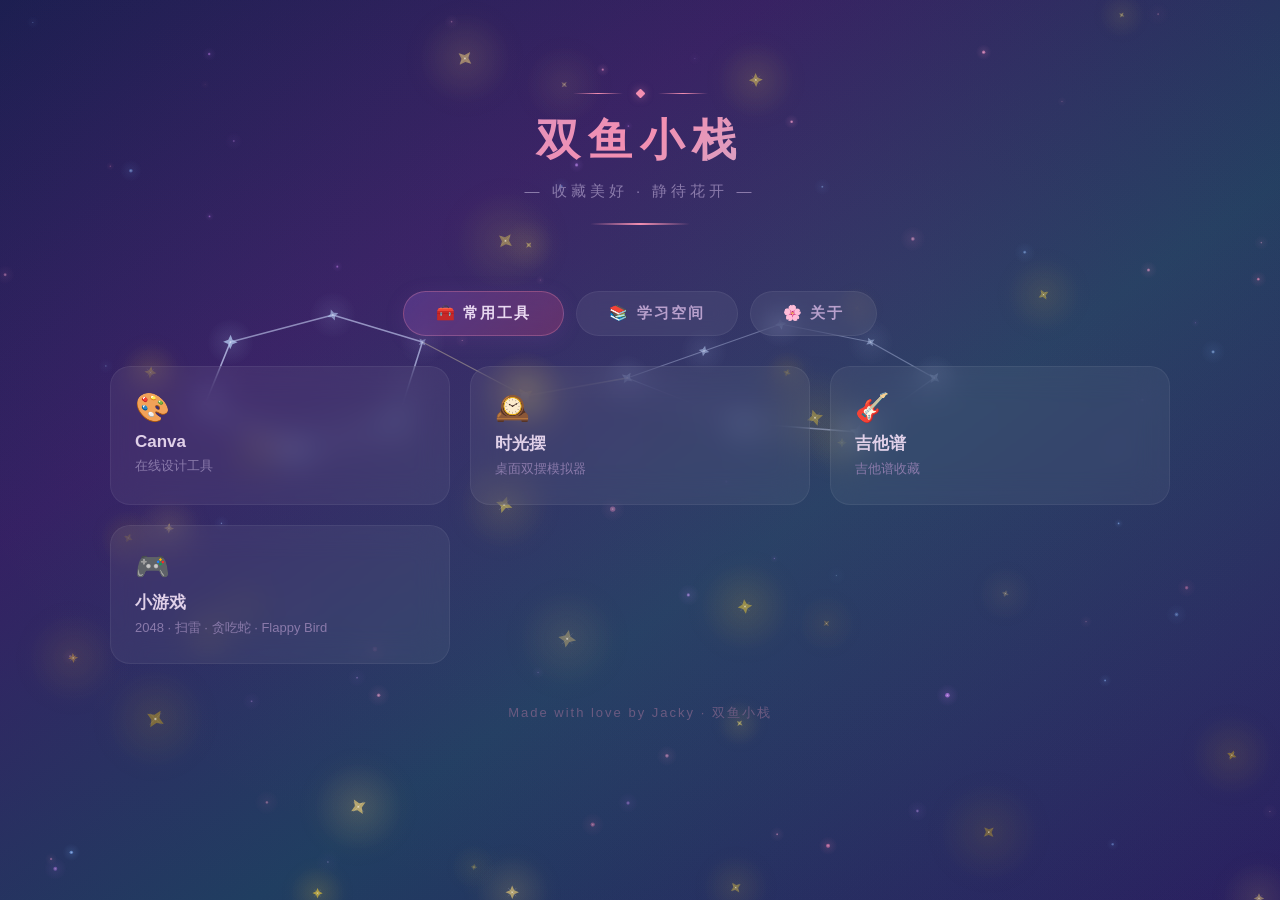
==== commit 1cc1720a: "fix: 花瓣事件处理完全恢复到 3e2b106 之前已验证的版本 事件委托方式在 pointer-events:none 容器上表现不一致， 改回每朵花瓣直接绑定 click+touchend 的原" ====
--- a/index.html
+++ b/index.html
@@ -722,9 +722,10 @@
         // ================================================================
         function handlePetalEvent(e) {
             if (e.type === 'touchend') e.preventDefault();
-            const p = e.target;
-            if (p._rm) return;
-            p._rm = true;
+            if (e.currentTarget._rm) return;
+            e.currentTarget._rm = true;
+
+            const p = e.currentTarget;
             const rect = p.getBoundingClientRect();
             const cx = rect.left + rect.width / 2;
             const cy = rect.top + rect.height / 2;
@@ -758,12 +759,9 @@
             }
         }
 
-        // 事件委托监听所有花瓣（包括 JS 动态生成的），省去每朵注册/移除
-        document.querySelector('.petals').addEventListener('click', function(e) {
-            if (e.target.classList.contains('p')) handlePetalEvent(e);
-        });
-        document.querySelector('.petals').addEventListener('touchend', function(e) {
-            if (e.target.classList.contains('p')) handlePetalEvent(e);
+        document.querySelectorAll('.p').forEach(function(p) {
+            p.addEventListener('click', handlePetalEvent);
+            p.addEventListener('touchend', handlePetalEvent);
         });
 
         // ---- 连续飘落: JS 持续生成新花瓣，避免一波一波 ----
@@ -774,6 +772,8 @@
             var bg = [['#f8bbd0,#ec407a'],['#f48fb1,#d81b60'],['#f8bbd0,#f06292'],['#f48fb1,#e91e63']][Math.floor(Math.random()*4)];
             p.style.cssText = 'left:'+(Math.random()*94)+'%;width:'+w+'px;height:'+(w*(0.9+Math.random()*0.4))+'px;animation:fall'+(1+Math.floor(Math.random()*4))+' '+(22+Math.random()*16)+'s linear;background:radial-gradient(circle at 30% 30%,'+bg+')';
             document.querySelector('.petals').appendChild(p);
+            p.addEventListener('click', handlePetalEvent);
+            p.addEventListener('touchend', handlePetalEvent);
             setTimeout(function(){if(p.parentNode)p.remove();}, 44000);
         }, 3333);
 
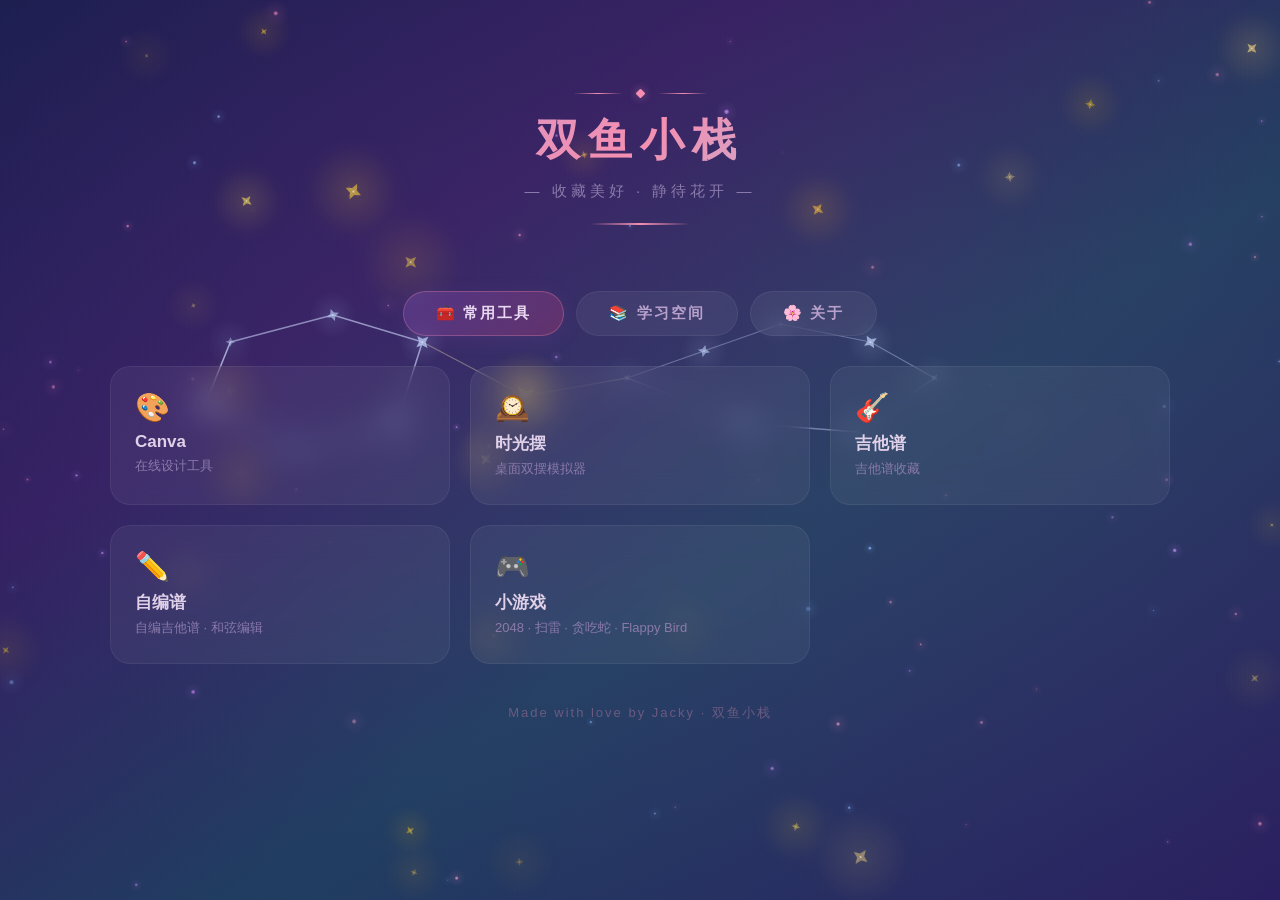
==== commit ae9e8408: "feat: 新增自编谱页面 — 完整的吉他谱编辑器 - 新建 custom-tabs.html（~1400 行），包含：   - 曲谱列表页：搜索、卡片展示、空状态提示   - 全屏编辑器（三栏布局）" ====
--- a/index.html
+++ b/index.html
@@ -373,6 +373,7 @@
             { icon: '🎨', name: 'Canva',           desc: '在线设计工具',        url: 'https://www.canva.com' },
             { icon: '🕰️', name: '时光摆',          desc: '桌面双摆模拟器',     url: 'pendulum.html' },
             { icon: '🎸', name: '吉他谱',           desc: '吉他谱收藏',         url: 'guitar.html' },
+            { icon: '✏️', name: '自编谱',           desc: '自编吉他谱 · 和弦编辑', url: 'custom-tabs.html' },
             { icon: '🎮', name: '小游戏',           desc: '2048 · 扫雷 · 贪吃蛇 · Flappy Bird', url: 'games.html' },
         ];
         const study = [
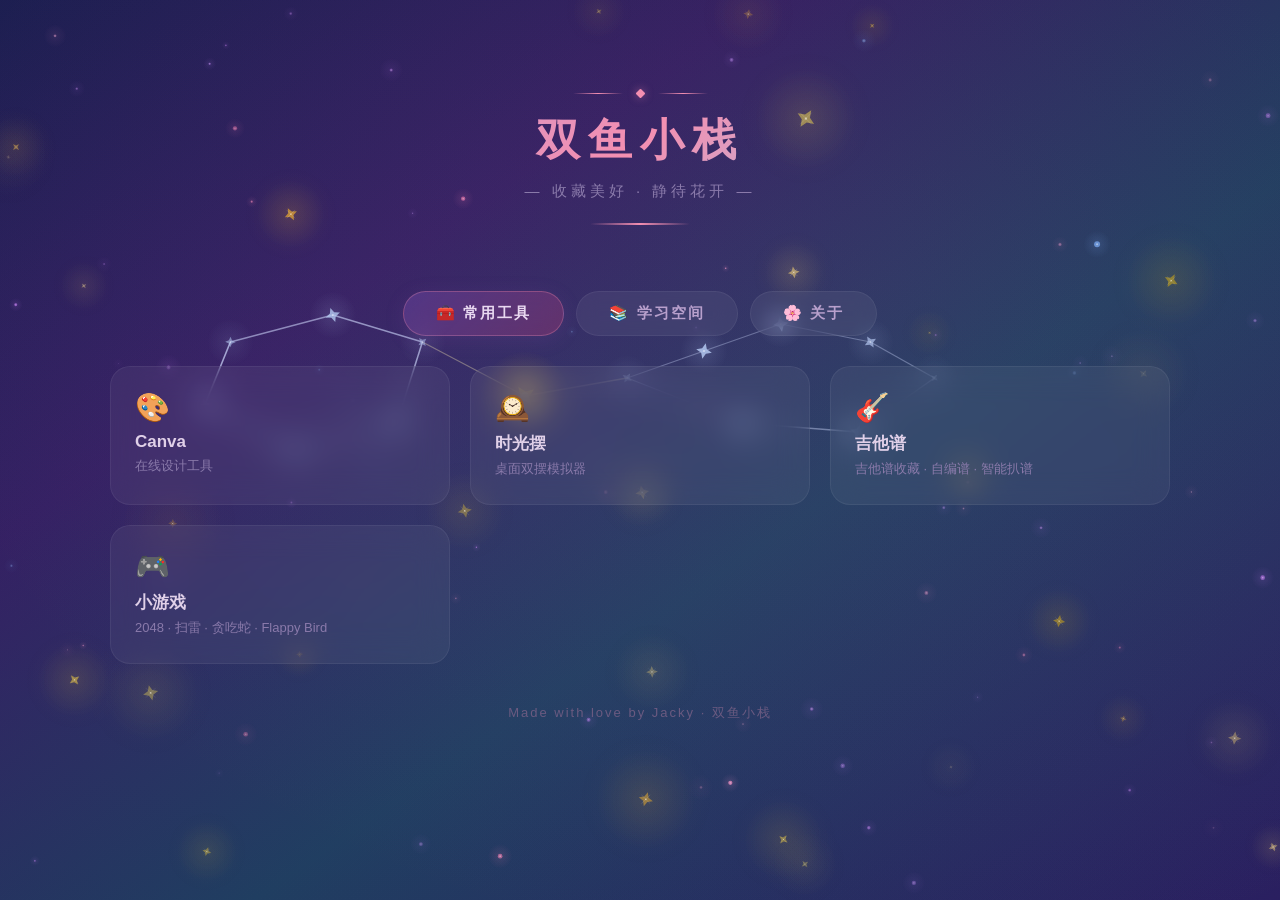
==== commit b83f488f: "refactor: 自编谱集成到 guitar.html，与智能扒谱同级 - guitar.html：新增「自编谱」入口卡片（与智能扒谱并排显示） - guitar.html：新增 ct-ovl ov" ====
--- a/index.html
+++ b/index.html
@@ -372,8 +372,7 @@
         const tools = [
             { icon: '🎨', name: 'Canva',           desc: '在线设计工具',        url: 'https://www.canva.com' },
             { icon: '🕰️', name: '时光摆',          desc: '桌面双摆模拟器',     url: 'pendulum.html' },
-            { icon: '🎸', name: '吉他谱',           desc: '吉他谱收藏',         url: 'guitar.html' },
-            { icon: '✏️', name: '自编谱',           desc: '自编吉他谱 · 和弦编辑', url: 'custom-tabs.html' },
+            { icon: '🎸', name: '吉他谱',           desc: '吉他谱收藏 · 自编谱 · 智能扒谱', url: 'guitar.html' },
             { icon: '🎮', name: '小游戏',           desc: '2048 · 扫雷 · 贪吃蛇 · Flappy Bird', url: 'games.html' },
         ];
         const study = [
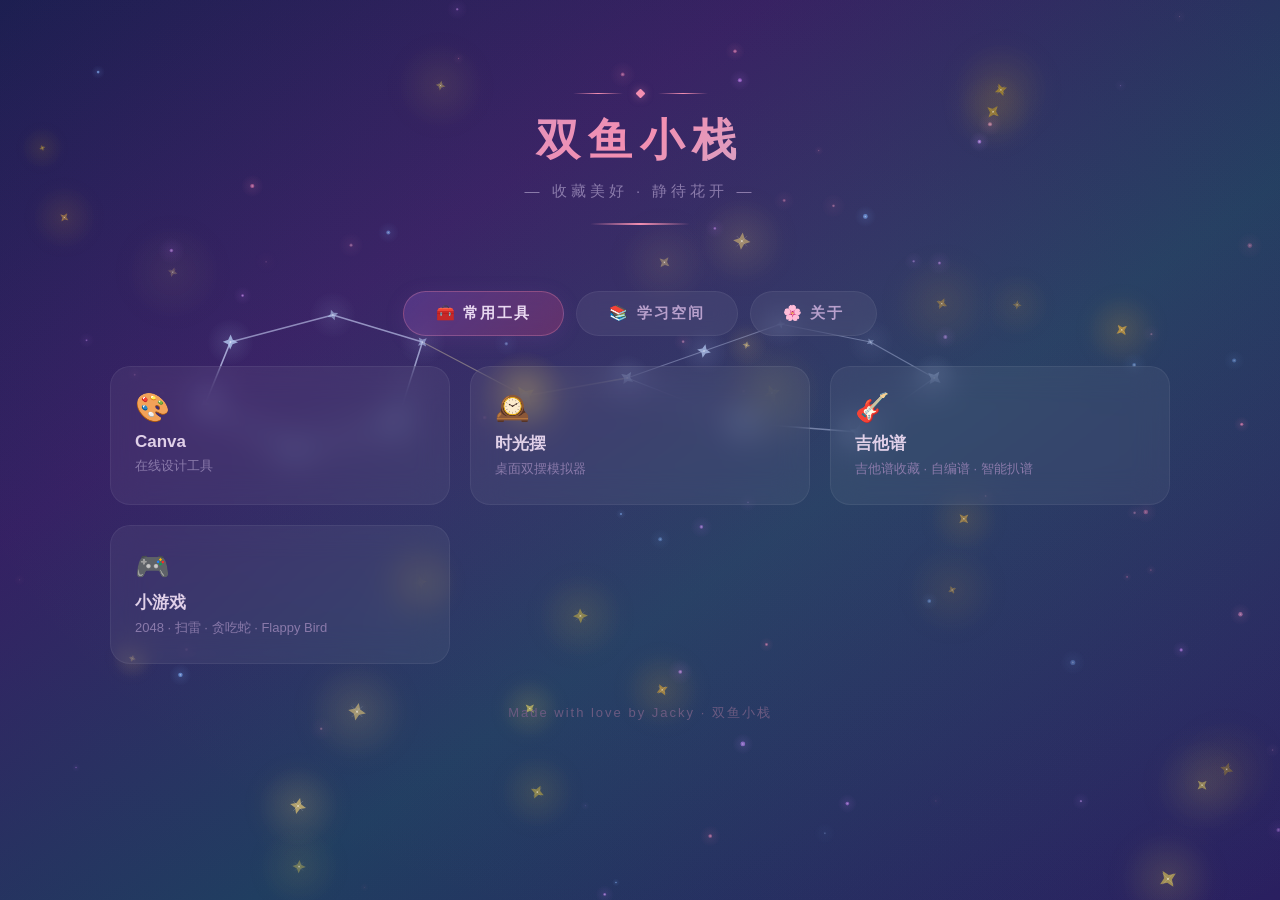
==== commit 3d63e67f: "fix: 首页卡片点击不再新开标签页 - 将 window.open(url, '_blank') 改为 <a> 标签 - 内部链接（如 guitar.html）在当前标签页跳转 - 外部链接（如 c" ====
--- a/index.html
+++ b/index.html
@@ -387,13 +387,15 @@
                 g.innerHTML = '<div class="empty-state" style="text-align:center;padding:60px 0;color:#6a5a80"><div style="font-size:48px;margin-bottom:12px">🌸</div><p>还没有内容～</p></div>';
                 return;
             }
-            g.innerHTML = data.map(d =>
-                `<div class="card" tabindex="0" role="button" onclick="window.open('${d.url}','_blank','noopener')">
+            g.innerHTML = data.map(d => {
+                const isExt = /^https?:\/\//.test(d.url);
+                const target = isExt ? ' target="_blank" rel="noopener"' : '';
+                return `<a href="${d.url}"${target} class="card" tabindex="0" role="button" style="text-decoration:none;color:inherit">
                     <div class="icon">${d.icon}</div>
                     <h3>${d.name}</h3>
                     <p>${d.desc}</p>
-                </div>`
-            ).join('');
+                </a>`;
+            }).join('');
         }
         document.querySelectorAll('.tab-btn').forEach(btn => {
             btn.addEventListener('click', () => {
